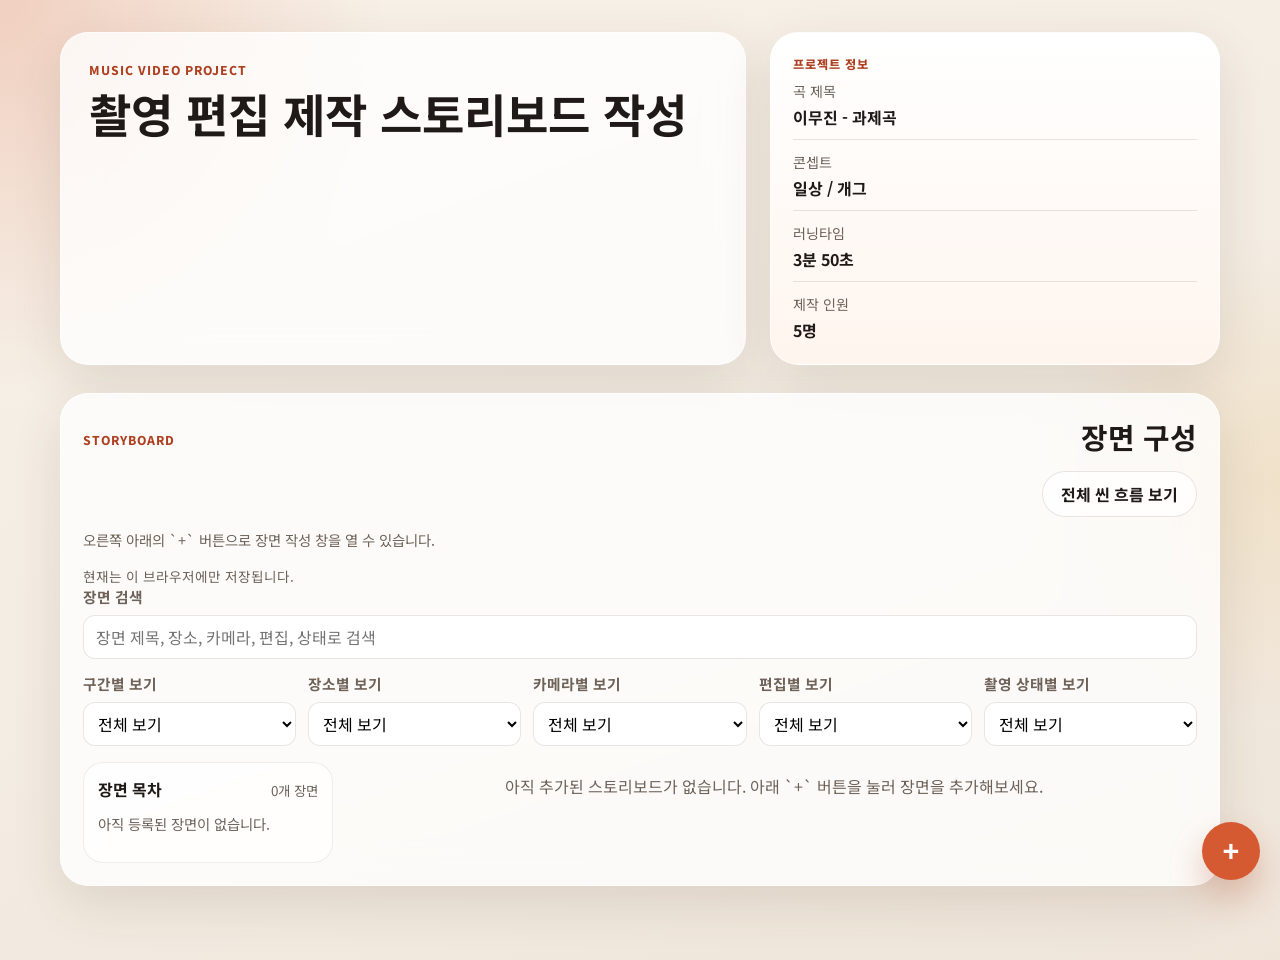
==== index.html @ 3a8dcb33 "Upload storyboard website files Upload storyboard website files" ====
<!DOCTYPE html>
<html lang="ko">
<head>
  <meta charset="UTF-8">
  <meta name="viewport" content="width=device-width, initial-scale=1.0">
  <title>뮤직비디오 스토리보드</title>
  <link rel="preconnect" href="https://fonts.googleapis.com">
  <link rel="preconnect" href="https://fonts.gstatic.com" crossorigin>
  <link href="https://fonts.googleapis.com/css2?family=Noto+Sans+KR:wght@400;500;700;800&display=swap" rel="stylesheet">
  <link rel="stylesheet" href="style.css">
</head>
<body>
  <div class="page-shell">
    <header class="hero">
      <div class="hero-copy">
        <p class="eyebrow">Music Video Project</p>
        <h1>촬영 편집 제작 스토리보드 작성</h1>
      </div>
      <div class="hero-card">
        <p class="card-label">프로젝트 정보</p>
        <ul class="project-meta">
          <li><span>곡 제목</span><strong>이무진 - 과제곡</strong></li>
          <li><span>콘셉트</span><strong>일상 / 개그</strong></li>
          <li><span>러닝타임</span><strong>3분 50초</strong></li>
          <li><span>제작 인원</span><strong>5명</strong></li>
        </ul>
      </div>
    </header>

    <main>
      <section class="panel" id="storyboard">
        <div class="section-heading">
          <p class="section-kicker">Storyboard</p>
          <h2>장면 구성</h2>
        </div>
        <div class="top-actions">
          <a class="button ghost" href="overview.html">전체 씬 흐름 보기</a>
        </div>

        <p class="builder-hint">오른쪽 아래의 `+` 버튼으로 장면 작성 창을 열 수 있습니다.</p>
        <p class="save-status" id="save-status">현재는 이 브라우저에만 저장됩니다.</p>

        <div class="search-bar">
          <label for="scene-search">장면 검색</label>
          <input id="scene-search" type="text" placeholder="장면 제목, 장소, 카메라, 편집, 상태로 검색">
        </div>

        <div class="board-controls">
          <div class="filter-field">
            <label for="filter-part">구간별 보기</label>
            <select id="filter-part">
              <option value="all">전체 보기</option>
            </select>
          </div>
          <div class="filter-field">
            <label for="filter-location">장소별 보기</label>
            <select id="filter-location">
              <option value="all">전체 보기</option>
            </select>
          </div>
          <div class="filter-field">
            <label for="filter-camera">카메라별 보기</label>
            <select id="filter-camera">
              <option value="all">전체 보기</option>
            </select>
          </div>
          <div class="filter-field">
            <label for="filter-edit">편집별 보기</label>
            <select id="filter-edit">
              <option value="all">전체 보기</option>
            </select>
          </div>
          <div class="filter-field">
            <label for="filter-status">촬영 상태별 보기</label>
            <select id="filter-status">
              <option value="all">전체 보기</option>
            </select>
          </div>
        </div>

        <div class="storyboard-layout">
          <aside class="scene-outline panel-lite">
            <div class="outline-header">
              <h3>장면 목차</h3>
              <p id="scene-outline-count">0개 장면</p>
            </div>
            <div class="scene-outline-list" id="scene-outline-list"></div>
          </aside>

          <div class="storyboard-main">
            <div class="storyboard-grid" id="storyboard-grid"></div>
            <p class="empty-state" id="empty-state">아직 추가된 스토리보드가 없습니다. 아래 `+` 버튼을 눌러 장면을 추가해보세요.</p>
          </div>
        </div>
      </section>
    </main>
  </div>

  <div class="scene-builder-modal" id="scene-builder-modal" hidden>
    <div class="scene-builder-backdrop" id="scene-builder-backdrop"></div>
    <section class="scene-builder-panel" role="dialog" aria-modal="true" aria-labelledby="scene-builder-title">
      <div class="scene-builder-header">
        <div>
          <p class="section-kicker">Write Scene</p>
          <h2 id="scene-builder-title">장면 작성</h2>
        </div>
        <button class="modal-close-button" id="close-scene-builder" type="button">닫기</button>
      </div>

      <div class="scene-builder">
        <div class="builder-grid compact-grid">
          <div class="field">
            <label for="scene-part">구간</label>
            <input id="scene-part" type="text" list="part-suggestions" placeholder="예: 1절, 후렴, 엔딩">
          </div>
          <div class="field">
            <label for="scene-title">장면 제목</label>
            <input id="scene-title" type="text" placeholder="예: 복도에서 과제 들고 뛰는 장면">
          </div>
          <div class="field">
            <label for="scene-location">장소</label>
            <input id="scene-location" type="text" list="location-suggestions" placeholder="예: 학교 복도">
          </div>
          <div class="field">
            <label for="scene-camera">카메라</label>
            <input id="scene-camera" type="text" list="camera-suggestions" placeholder="예: 핸드헬드">
          </div>
          <div class="field">
            <label for="scene-edit">편집</label>
            <input id="scene-edit" type="text" list="edit-suggestions" placeholder="예: 빠른 컷 전환">
          </div>
          <div class="field">
            <label for="scene-duration">장면 시간</label>
            <input id="scene-duration" type="text" list="duration-suggestions" placeholder="예: 8초">
          </div>
          <div class="field">
            <label for="scene-status">촬영 상태</label>
            <select id="scene-status">
              <option value="촬영 전">촬영 전</option>
              <option value="촬영 완료">촬영 완료</option>
              <option value="편집 중">편집 중</option>
              <option value="편집 완료">편집 완료</option>
            </select>
          </div>
          <div class="field">
            <label for="scene-image">사진</label>
            <input id="scene-image" type="file" accept="image/*">
          </div>
        </div>

        <div class="builder-grid text-grid">
          <div class="field">
            <label for="scene-lyrics">가사</label>
            <textarea id="scene-lyrics" placeholder="이 장면 옆에 보여줄 가사를 적어주세요."></textarea>
          </div>
          <div class="field">
            <label for="scene-desc">장면 설명</label>
            <textarea id="scene-desc" placeholder="행동, 분위기, 연출 포인트를 적어주세요."></textarea>
          </div>
        </div>

        <div class="scene-builder-footer">
          <button class="button ghost" id="cancel-scene-builder" type="button">취소</button>
          <button class="button primary" id="add-scene" type="button">스토리보드 추가</button>
        </div>
      </div>
    </section>
  </div>

  <div class="floating-actions">
    <button class="floating-action-button" id="open-scene-builder-plus" type="button" aria-label="스토리보드 추가">+</button>
  </div>

  <datalist id="part-suggestions"></datalist>
  <datalist id="location-suggestions"></datalist>
  <datalist id="camera-suggestions"></datalist>
  <datalist id="edit-suggestions"></datalist>
  <datalist id="duration-suggestions"></datalist>

  <script src="script.js"></script>
</body>
</html>
---- style.css ----
:root {
  --bg: #f7f2ea;
  --surface: rgba(255, 255, 255, 0.78);
  --surface-strong: #ffffff;
  --text: #1f1a17;
  --muted: #6e6259;
  --line: rgba(64, 47, 35, 0.12);
  --primary: #d65a31;
  --primary-dark: #ae3f1f;
  --shadow: 0 18px 50px rgba(75, 47, 26, 0.12);
}

* {
  box-sizing: border-box;
}

html {
  scroll-behavior: smooth;
}

body {
  margin: 0;
  font-family: "Noto Sans KR", sans-serif;
  color: var(--text);
  background:
    radial-gradient(circle at top left, rgba(214, 90, 49, 0.22), transparent 24%),
    radial-gradient(circle at right center, rgba(234, 193, 116, 0.22), transparent 18%),
    linear-gradient(160deg, #f8f1e8 0%, #f3ece3 54%, #efe5d9 100%);
}

.page-shell {
  max-width: 1200px;
  margin: 0 auto;
  padding: 32px 20px 56px;
}

.hero {
  display: grid;
  grid-template-columns: 1.45fr 0.95fr;
  gap: 24px;
  align-items: stretch;
  margin-bottom: 28px;
}

.hero-copy,
.hero-card,
.panel {
  background: var(--surface);
  border: 1px solid rgba(255, 255, 255, 0.65);
  backdrop-filter: blur(18px);
  border-radius: 28px;
  box-shadow: var(--shadow);
}

.hero-copy {
  padding: 28px;
}

.eyebrow,
.section-kicker,
.card-label,
.scene-number {
  margin: 0 0 8px;
  letter-spacing: 0.08em;
  text-transform: uppercase;
  font-size: 0.76rem;
  color: var(--primary-dark);
  font-weight: 800;
}

h1,
h2,
h3,
h4,
p {
  margin-top: 0;
}

h1 {
  font-size: clamp(1.7rem, 3.6vw, 3rem);
  line-height: 1.15;
  margin-bottom: 0;
}

.button {
  display: inline-flex;
  justify-content: center;
  align-items: center;
  min-height: 46px;
  padding: 0 18px;
  border-radius: 999px;
  text-decoration: none;
  border: none;
  font: inherit;
  font-weight: 700;
  cursor: pointer;
  transition: transform 0.2s ease, background-color 0.2s ease, color 0.2s ease;
}

.button:hover {
  transform: translateY(-2px);
}

.button.primary {
  background: var(--primary);
  color: #fff;
}

.button.primary:hover {
  background: var(--primary-dark);
}

.button.ghost {
  background: rgba(255, 255, 255, 0.74);
  color: var(--text);
  border: 1px solid var(--line);
}

.button.wide {
  width: 100%;
  margin-top: 12px;
}

.hero-card {
  padding: 22px;
  background:
    linear-gradient(180deg, rgba(255, 255, 255, 0.92), rgba(255, 244, 237, 0.92)),
    var(--surface-strong);
}

.project-meta {
  list-style: none;
  margin: 0;
  padding: 0;
  display: grid;
  gap: 12px;
}

.project-meta li {
  display: flex;
  flex-direction: column;
  gap: 4px;
  padding-bottom: 10px;
  border-bottom: 1px solid var(--line);
}

.project-meta li:last-child {
  padding-bottom: 0;
  border-bottom: none;
}

.project-meta span {
  color: var(--muted);
  font-size: 0.88rem;
}

.project-meta strong {
  font-size: 1rem;
}

.panel {
  padding: 22px;
  margin-bottom: 18px;
}

.section-heading {
  display: flex;
  justify-content: space-between;
  gap: 16px;
  align-items: end;
  margin-bottom: 14px;
}

.section-heading.compact {
  margin-bottom: 14px;
}

.section-heading h2 {
  margin-bottom: 0;
  font-size: clamp(1.25rem, 2.6vw, 1.8rem);
}

.storyboard-grid,
.scene-card {
  display: grid;
  gap: 18px;
}

.scene-card {
  border-radius: 24px;
  padding: 22px;
  background: rgba(255, 255, 255, 0.86);
  border: 1px solid rgba(53, 39, 28, 0.08);
}

.scene-builder {
  margin-bottom: 20px;
  padding: 12px;
  border-radius: 20px;
  background: rgba(255, 250, 246, 0.92);
  border: 1px solid rgba(53, 39, 28, 0.08);
}

.builder-hint {
  margin: 0 0 16px;
  color: var(--muted);
  font-size: 0.9rem;
}

.top-actions {
  display: flex;
  justify-content: flex-end;
  margin-bottom: 12px;
}

.inline-link {
  color: var(--primary-dark);
  text-decoration: none;
}

.search-bar {
  display: flex;
  flex-direction: column;
  gap: 8px;
  margin-bottom: 14px;
}

.search-bar label {
  font-size: 0.92rem;
  font-weight: 700;
  color: var(--muted);
}

.search-bar input {
  width: 100%;
  padding: 9px 12px;
  border-radius: 12px;
  border: 1px solid var(--line);
  background: #fff;
  font: inherit;
}

.scene-builder-modal[hidden] {
  display: none;
}

.scene-builder-modal {
  position: fixed;
  inset: 0;
  z-index: 1000;
}

.scene-builder-backdrop {
  position: absolute;
  inset: 0;
  background: rgba(20, 14, 10, 0.48);
  backdrop-filter: blur(4px);
}

.scene-builder-panel {
  position: relative;
  z-index: 1;
  width: min(980px, calc(100vw - 28px));
  max-height: calc(100vh - 28px);
  overflow: auto;
  margin: 14px auto;
  padding: 18px;
  border-radius: 24px;
  background: #fffaf6;
  box-shadow: 0 24px 70px rgba(32, 18, 9, 0.26);
}

.scene-builder-header,
.scene-builder-footer {
  display: flex;
  justify-content: space-between;
  align-items: center;
  gap: 12px;
}

.scene-builder-header {
  margin-bottom: 12px;
}

.scene-builder-footer {
  justify-content: flex-end;
}

.modal-close-button {
  min-height: 40px;
  padding: 0 14px;
  border-radius: 999px;
  border: 1px solid var(--line);
  background: #fff;
  color: var(--text);
  font: inherit;
  font-weight: 700;
  cursor: pointer;
}

.modal-close-button:hover {
  background: #fff3ed;
}

.floating-actions {
  position: fixed;
  right: 20px;
  bottom: 20px;
  display: flex;
  flex-direction: column;
  gap: 10px;
  z-index: 900;
}

.floating-action-button {
  width: 58px;
  height: 58px;
  border: none;
  border-radius: 999px;
  background: var(--primary);
  color: #fff;
  font-size: 1.8rem;
  font-weight: 800;
  box-shadow: 0 18px 35px rgba(174, 63, 31, 0.28);
  cursor: pointer;
}

.floating-action-button.secondary {
  background: #fff;
  color: var(--primary-dark);
  border: 1px solid rgba(214, 90, 49, 0.2);
  font-size: 1.4rem;
}

.floating-action-button:hover {
  transform: translateY(-2px);
}

.builder-grid {
  display: grid;
  gap: 10px;
  margin-bottom: 10px;
}

.compact-grid {
  grid-template-columns: repeat(4, minmax(0, 1fr));
}

.text-grid {
  grid-template-columns: 1fr 1fr;
}

.field {
  display: flex;
  flex-direction: column;
  gap: 6px;
}

.field label {
  font-size: 0.84rem;
  font-weight: 700;
  color: var(--muted);
}

.board-controls {
  display: grid;
  grid-template-columns: repeat(5, minmax(0, 1fr));
  gap: 12px;
  margin-bottom: 16px;
  color: var(--muted);
}

.storyboard-layout {
  display: grid;
  grid-template-columns: 250px minmax(0, 1fr);
  gap: 18px;
  align-items: start;
}

.panel-lite {
  border-radius: 20px;
  padding: 14px;
  background: rgba(255, 255, 255, 0.72);
  border: 1px solid rgba(53, 39, 28, 0.08);
}

.outline-header {
  display: flex;
  justify-content: space-between;
  gap: 10px;
  align-items: baseline;
  margin-bottom: 12px;
}

.outline-header h3 {
  margin-bottom: 0;
  font-size: 1rem;
}

.outline-header p {
  margin-bottom: 0;
  color: var(--muted);
  font-size: 0.84rem;
}

.scene-outline {
  position: sticky;
  top: 16px;
  max-height: calc(100vh - 36px);
  overflow: auto;
}

.scene-outline-list {
  display: grid;
  gap: 8px;
}

.scene-outline-empty {
  color: var(--muted);
  font-size: 0.9rem;
}

.scene-outline-button {
  width: 100%;
  text-align: left;
  padding: 10px 12px;
  border-radius: 14px;
  border: 1px solid rgba(214, 90, 49, 0.1);
  background: #fffaf7;
  cursor: pointer;
}

.scene-outline-button:hover {
  background: #fff2ea;
}

.scene-outline-button strong,
.scene-outline-button span {
  display: block;
}

.scene-outline-button strong {
  margin-bottom: 4px;
  font-size: 0.9rem;
}

.scene-outline-button span {
  color: var(--muted);
  font-size: 0.83rem;
  line-height: 1.4;
}

.overview-page .hero {
  margin-bottom: 20px;
}

.overview-summary {
  margin-bottom: 16px;
  color: var(--muted);
  font-size: 0.95rem;
}

.print-actions {
  gap: 10px;
  justify-content: flex-end;
  margin-bottom: 14px;
  flex-wrap: wrap;
}

.flow-grid {
  display: grid;
  gap: 18px;
}

.flow-card {
  border-radius: 24px;
  padding: 20px;
  background: rgba(255, 255, 255, 0.86);
  border: 1px solid rgba(53, 39, 28, 0.08);
  box-shadow: 0 10px 30px rgba(75, 47, 26, 0.08);
  break-inside: avoid;
  page-break-inside: avoid;
}

.flow-card-top {
  display: flex;
  justify-content: space-between;
  gap: 16px;
  align-items: flex-start;
  margin-bottom: 14px;
}

.flow-card-top h3 {
  margin-bottom: 0;
}

.flow-top-meta {
  display: flex;
  flex-wrap: wrap;
  gap: 8px;
  justify-content: flex-end;
}

.flow-card-layout {
  display: grid;
  grid-template-columns: minmax(320px, 1fr) minmax(280px, 0.9fr);
  gap: 18px;
  align-items: stretch;
}

.flow-card-copy {
  display: grid;
  gap: 12px;
}

.single-copy {
  align-content: stretch;
}

.overview-lyrics-box {
  height: 100%;
}

@page {
  size: A4 portrait;
  margin: 14mm;
}

@media print {
  body {
    background: #fff;
  }

  .page-shell {
    max-width: none;
    padding: 0;
  }

  .hero-copy,
  .hero-card,
  .panel,
  .flow-card,
  .scene-lyrics-box,
  .scene-desc-box,
  .scene-meta li {
    background: #fff;
    box-shadow: none;
    backdrop-filter: none;
  }

  .hero,
  .flow-card-layout {
    grid-template-columns: 1fr;
  }

  .hero {
    gap: 10px;
    margin-bottom: 12px;
  }

  .hero-copy,
  .hero-card,
  .panel,
  .flow-card {
    border: 1px solid #ddd;
  }

  .print-actions {
    display: none;
  }

  .flow-grid {
    gap: 12px;
  }

  .flow-card {
    padding: 14px;
  }

  .flow-card-top {
    margin-bottom: 10px;
  }

  .scene-image-frame {
    min-height: 170px;
  }

  .scene-status-badge,
  .scene-tag {
    border: 1px solid #ccc;
  }

  a {
    color: #000;
    text-decoration: none;
  }
}

.filter-field {
  display: flex;
  flex-direction: column;
  gap: 8px;
}

.filter-field label {
  font-size: 0.92rem;
  font-weight: 700;
  color: var(--muted);
}

.board-controls select,
.field input,
.field select,
.field textarea,
.feedback-input,
textarea {
  width: 100%;
  padding: 8px 10px;
  border-radius: 12px;
  border: 1px solid var(--line);
  background: #fff;
  font: inherit;
}

.field textarea {
  min-height: 72px;
  resize: vertical;
}

#scene-image {
  padding: 6px 8px;
}

#add-scene {
  min-height: 40px;
  padding: 0 14px;
}

.storyboard-grid {
  grid-template-columns: 1fr;
}

.scene-card {
  position: relative;
  overflow: hidden;
}

.scene-card::before {
  content: "";
  position: absolute;
  inset: 0 0 auto;
  height: 5px;
  background: linear-gradient(90deg, #d65a31, #f0a04b);
}

.scene-top {
  display: flex;
  justify-content: space-between;
  gap: 12px;
  align-items: center;
  margin-bottom: 10px;
}

.scene-tag {
  padding: 6px 10px;
  border-radius: 999px;
  background: rgba(214, 90, 49, 0.12);
  color: var(--primary-dark);
  font-size: 0.86rem;
  font-weight: 700;
}

.scene-card h3 {
  font-size: 1.25rem;
  margin-bottom: 12px;
}

.scene-card-header {
  display: flex;
  justify-content: space-between;
  align-items: flex-start;
  gap: 16px;
}

.scene-card-title-block {
  flex: 1;
}

.scene-actions {
  display: flex;
  gap: 10px;
  flex-wrap: wrap;
  justify-content: flex-end;
}

.scene-action-button {
  min-height: 40px;
  padding: 0 14px;
  border-radius: 999px;
  border: 1px solid var(--line);
  background: #fff;
  color: var(--text);
  font: inherit;
  font-weight: 700;
  cursor: pointer;
}

.scene-action-button:hover {
  background: #fff6f1;
}

.delete-scene-button {
  color: #9e2f1a;
}

.scene-layout {
  display: grid;
  grid-template-columns: minmax(320px, 0.95fr) minmax(0, 1.05fr) minmax(220px, 0.7fr);
  gap: 18px;
  align-items: stretch;
}

.scene-image-frame {
  display: flex;
  align-items: center;
  justify-content: center;
  min-height: 200px;
  border-radius: 18px;
  border: 1px dashed rgba(214, 90, 49, 0.28);
  background: linear-gradient(135deg, rgba(255, 244, 237, 0.94), rgba(255, 255, 255, 0.95));
  overflow: hidden;
}

.scene-image-frame img {
  width: 100%;
  height: 100%;
  object-fit: cover;
  display: block;
}

.scene-image-placeholder {
  color: var(--muted);
  font-size: 0.96rem;
  text-align: center;
  line-height: 1.6;
  padding: 18px;
}

.scene-side {
  display: flex;
  flex-direction: column;
  gap: 12px;
}

.scene-lyrics-box,
.scene-desc-box {
  padding: 14px;
  border-radius: 18px;
  background: #fffaf7;
  border: 1px solid rgba(53, 39, 28, 0.08);
}

.scene-box-label {
  margin: 0 0 8px;
  font-size: 0.82rem;
  font-weight: 800;
  letter-spacing: 0.06em;
  text-transform: uppercase;
  color: var(--primary-dark);
}

.scene-lyrics-text,
.scene-desc {
  margin: 0;
  color: var(--muted);
  line-height: 1.7;
  white-space: pre-wrap;
}

.scene-meta {
  list-style: none;
  padding: 0;
  margin: 0;
  display: grid;
  gap: 10px;
  align-content: start;
}

.scene-meta li {
  display: flex;
  flex-direction: column;
  gap: 12px;
  padding: 12px 14px;
  border-radius: 14px;
  border: 1px dashed var(--line);
  background: #fffaf7;
  color: var(--muted);
}

.scene-meta strong {
  color: var(--text);
}

.scene-status-badge {
  display: inline-flex;
  align-items: center;
  justify-content: center;
  min-height: 30px;
  padding: 4px 10px;
  border-radius: 999px;
  font-size: 0.88rem;
  font-weight: 700;
}

.scene-status-badge.is-planned {
  background: #f4ede7;
  color: #6e6259;
}

.scene-status-badge.is-shot {
  background: #e5f4ea;
  color: #2e6f46;
}

.scene-status-badge.is-editing {
  background: #fff1d6;
  color: #9a6500;
}

.scene-status-badge.is-done {
  background: #e6f0ff;
  color: #2f5ea8;
}

.feedback-box {
  margin-top: 18px;
  padding-top: 16px;
  border-top: 1px solid var(--line);
}

.feedback-box h4 {
  margin: 0 0 10px;
  font-size: 1rem;
}

.feedback-input-row {
  display: flex;
  gap: 10px;
  align-items: stretch;
}

.feedback-input {
  min-height: 88px;
  resize: vertical;
  line-height: 1.5;
}

.feedback-list {
  list-style: none;
  padding: 0;
  margin: 12px 0 0;
  display: grid;
  gap: 10px;
}

.feedback-list li {
  display: flex;
  justify-content: space-between;
  align-items: flex-start;
  gap: 12px;
  padding: 12px 14px;
  border-radius: 14px;
  background: #fff8f2;
  color: var(--text);
  line-height: 1.6;
  border: 1px solid rgba(214, 90, 49, 0.12);
}

.feedback-text {
  flex: 1;
}

.delete-feedback-button {
  min-width: 72px;
  min-height: 38px;
  padding: 0 12px;
  border: 1px solid rgba(214, 90, 49, 0.2);
  border-radius: 999px;
  background: #fff;
  color: var(--primary-dark);
  font: inherit;
  font-weight: 700;
  cursor: pointer;
}

.delete-feedback-button:hover {
  background: #fff1ea;
}

.feedback-empty {
  margin: 12px 0 0;
  color: var(--muted);
  font-size: 0.94rem;
}

.scene-editor {
  margin-top: 18px;
  padding-top: 16px;
  border-top: 1px solid var(--line);
}

.scene-editor[hidden] {
  display: none;
}

.scene-editor-grid {
  display: grid;
  grid-template-columns: repeat(3, minmax(0, 1fr));
  gap: 12px;
  margin-bottom: 12px;
}

.scene-editor-actions {
  display: flex;
  gap: 10px;
  flex-wrap: wrap;
  margin-top: 8px;
}

.remove-image-label {
  display: inline-flex;
  align-items: center;
  gap: 8px;
  color: var(--muted);
  font-size: 0.94rem;
}

textarea {
  min-height: 190px;
  resize: vertical;
  line-height: 1.6;
}

.save-status {
  margin: 6px 0 0;
  color: var(--muted);
  font-size: 0.85rem;
}

.empty-state {
  margin: 12px 0 0;
  color: var(--muted);
  text-align: center;
}

.scene-card.hidden {
  display: none;
}

@media (max-width: 980px) {
  .hero,
  .compact-grid,
  .text-grid,
  .board-controls,
  .storyboard-layout,
  .flow-card-layout,
  .scene-editor-grid,
  .scene-layout {
    grid-template-columns: 1fr;
  }

  .page-shell {
    padding-inline: 16px;
  }

  .hero-copy,
  .hero-card,
  .panel {
    border-radius: 22px;
  }

  .scene-outline {
    position: static;
    max-height: none;
  }
}

@media (max-width: 640px) {
  .hero-copy,
  .hero-card,
  .panel,
  .scene-card {
    padding: 18px;
  }

  .scene-builder {
    padding: 10px;
  }

  .scene-builder-header,
  .scene-builder-footer,
  .floating-actions {
    align-items: stretch;
  }

  .board-controls,
  .section-heading,
  .scene-top,
  .flow-card-top,
  .scene-card-header,
  .scene-actions,
  .scene-editor-actions,
  .feedback-input-row,
  .feedback-list li {
    flex-direction: column;
    align-items: flex-start;
  }
}
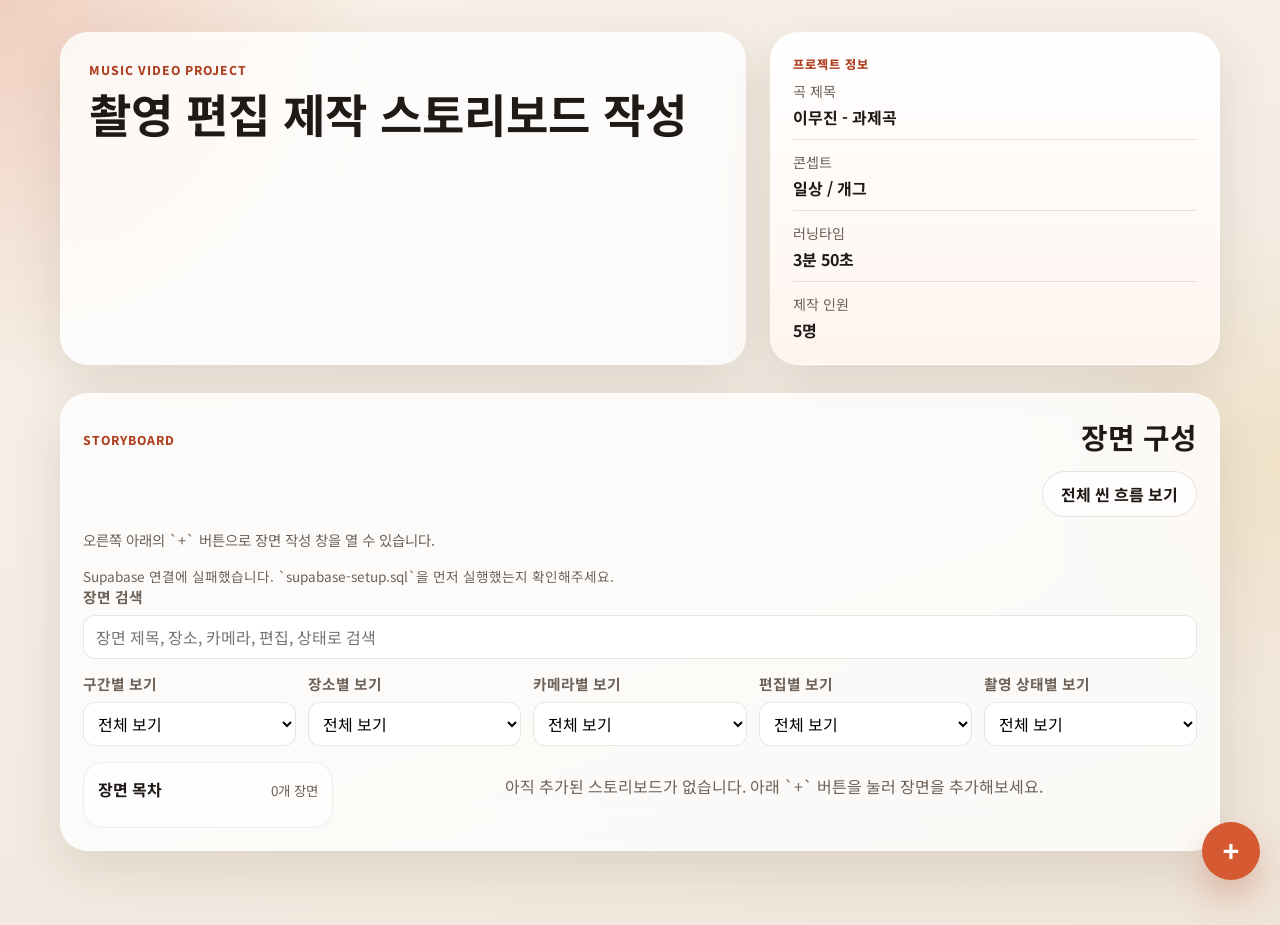
==== commit fd12e78b: "Add files via upload" ====
--- a/index.html
+++ b/index.html
@@ -38,7 +38,7 @@
         </div>
 
         <p class="builder-hint">오른쪽 아래의 `+` 버튼으로 장면 작성 창을 열 수 있습니다.</p>
-        <p class="save-status" id="save-status">현재는 이 브라우저에만 저장됩니다.</p>
+        <p class="save-status" id="save-status">Supabase와 연결되면 여러 기기에서 같은 내용을 볼 수 있습니다.</p>
 
         <div class="search-bar">
           <label for="scene-search">장면 검색</label>
@@ -177,6 +177,6 @@
   <datalist id="edit-suggestions"></datalist>
   <datalist id="duration-suggestions"></datalist>
 
-  <script src="script.js"></script>
+  <script type="module" src="script.js"></script>
 </body>
 </html>
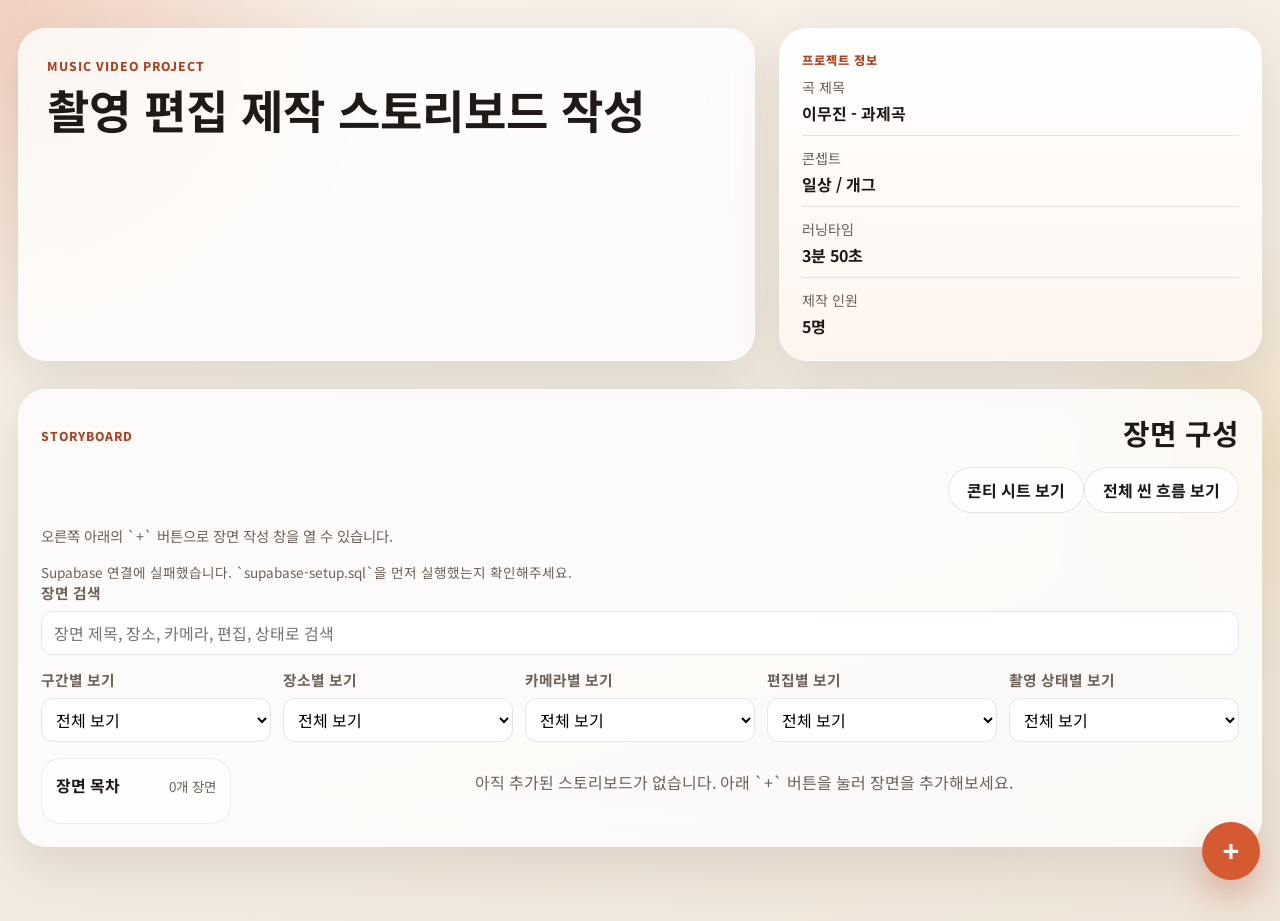
==== commit fc6de4e3: "Add files via upload" ====
--- a/index.html
+++ b/index.html
@@ -34,6 +34,7 @@
           <h2>장면 구성</h2>
         </div>
         <div class="top-actions">
+          <a class="button ghost" href="sheet.html">콘티 시트 보기</a>
           <a class="button ghost" href="overview.html">전체 씬 흐름 보기</a>
         </div>
 
--- a/style.css
+++ b/style.css
@@ -29,9 +29,9 @@
 }
 
 .page-shell {
-  max-width: 1200px;
+  max-width: 1660px;
   margin: 0 auto;
-  padding: 32px 20px 56px;
+  padding: 28px 18px 56px;
 }
 
 .hero {
@@ -372,7 +372,7 @@
 
 .storyboard-layout {
   display: grid;
-  grid-template-columns: 250px minmax(0, 1fr);
+  grid-template-columns: 190px minmax(0, 1fr);
   gap: 18px;
   align-items: start;
 }
@@ -454,10 +454,201 @@
   margin-bottom: 20px;
 }
 
+.sheet-pages {
+  display: grid;
+  gap: 24px;
+}
+
+.sheet-board {
+  background: #fff;
+  border: 2px solid rgba(30, 24, 20, 0.78);
+  border-radius: 6px;
+  padding: 18px;
+  box-shadow: 0 12px 28px rgba(34, 24, 18, 0.08);
+  break-inside: avoid;
+  page-break-inside: avoid;
+}
+
+.sheet-board-header {
+  display: grid;
+  grid-template-columns: 1.05fr 1fr 2.2fr 1fr 0.7fr;
+  gap: 0;
+  border: 2px solid #26201c;
+  margin-bottom: 14px;
+}
+
+.sheet-header-box {
+  min-height: 42px;
+  display: flex;
+  align-items: center;
+  justify-content: center;
+  padding: 6px 10px;
+  border-right: 1px solid #26201c;
+  font-size: 0.9rem;
+  font-weight: 700;
+  text-align: center;
+}
+
+.sheet-header-box:last-child {
+  border-right: none;
+}
+
+.sheet-header-strong {
+  font-size: 1.5rem;
+  font-weight: 800;
+}
+
+.sheet-header-side {
+  writing-mode: vertical-rl;
+  text-orientation: mixed;
+  letter-spacing: 0.04em;
+}
+
+.sheet-board-body {
+  display: grid;
+  gap: 10px;
+}
+
+.sheet-row {
+  display: grid;
+  grid-template-columns: 2.45fr 1fr 1.55fr;
+  gap: 0;
+  min-height: 168px;
+}
+
+.sheet-cell {
+  position: relative;
+  border: 1px solid #2d2723;
+  background: #fff;
+  overflow: hidden;
+}
+
+.sheet-visual-cell {
+  padding: 10px;
+}
+
+.sheet-cut-badge {
+  position: absolute;
+  top: 8px;
+  left: 8px;
+  min-width: 28px;
+  min-height: 28px;
+  padding: 2px 8px;
+  display: inline-flex;
+  align-items: center;
+  justify-content: center;
+  background: #0f0f10;
+  color: #fff;
+  font-weight: 800;
+  font-size: 0.95rem;
+}
+
+.sheet-image-box {
+  width: 100%;
+  height: 100%;
+  min-height: 146px;
+  display: flex;
+  align-items: center;
+  justify-content: center;
+  background: #fff;
+}
+
+.sheet-image-box img {
+  width: 100%;
+  height: 100%;
+  object-fit: contain;
+  display: block;
+}
+
+.sheet-image-placeholder {
+  color: var(--muted);
+  font-size: 0.84rem;
+  text-align: center;
+  padding: 12px;
+}
+
+.sheet-mini-cell,
+.sheet-desc-cell {
+  display: grid;
+  align-content: start;
+}
+
+.sheet-mini-cell {
+  grid-template-rows: 1fr auto;
+}
+
+.sheet-mini-block,
+.sheet-mini-meta,
+.sheet-desc-cell {
+  padding: 10px 12px;
+}
+
+.sheet-mini-title {
+  margin: 0 0 8px;
+  color: #111;
+  font-size: 0.84rem;
+  font-weight: 800;
+}
+
+.sheet-mini-copy,
+.sheet-desc-copy,
+.sheet-mini-meta p {
+  margin: 0;
+  color: #1f1a17;
+  line-height: 1.55;
+  white-space: pre-wrap;
+  font-size: 0.82rem;
+}
+
+.sheet-mini-meta {
+  border-top: 1px solid #2d2723;
+  display: grid;
+  gap: 4px;
+}
+
+.sheet-bottom-meta {
+  display: grid;
+  gap: 4px;
+  margin-top: 12px;
+  padding-top: 8px;
+  border-top: 1px solid rgba(45, 39, 35, 0.4);
+  font-size: 0.77rem;
+}
+
+.sheet-bottom-meta span,
+.sheet-mini-meta p strong {
+  color: #111;
+}
+
 .overview-summary {
   margin-bottom: 16px;
   color: var(--muted);
   font-size: 0.95rem;
+}
+
+.overview-carousel-controls {
+  display: flex;
+  justify-content: flex-end;
+  gap: 10px;
+  margin-bottom: 12px;
+}
+
+.overview-arrow-button {
+  width: 44px;
+  height: 44px;
+  border-radius: 999px;
+  border: 1px solid rgba(214, 90, 49, 0.18);
+  background: #fffaf7;
+  color: var(--primary-dark);
+  font: inherit;
+  font-size: 1.15rem;
+  font-weight: 800;
+  cursor: pointer;
+  box-shadow: 0 10px 24px rgba(75, 47, 26, 0.08);
+}
+
+.overview-arrow-button:hover {
+  background: #fff1ea;
 }
 
 .print-actions {
@@ -468,11 +659,17 @@
 }
 
 .flow-grid {
-  display: grid;
+  display: flex;
   gap: 18px;
+  overflow-x: auto;
+  overflow-y: hidden;
+  padding: 6px 6px 16px;
+  scroll-snap-type: x proximity;
+  scroll-padding-inline: 6px;
 }
 
 .flow-card {
+  flex: 0 0 min(520px, 82vw);
   border-radius: 24px;
   padding: 20px;
   background: rgba(255, 255, 255, 0.86);
@@ -480,6 +677,8 @@
   box-shadow: 0 10px 30px rgba(75, 47, 26, 0.08);
   break-inside: avoid;
   page-break-inside: avoid;
+  scroll-snap-align: start;
+  overflow: hidden;
 }
 
 .flow-card-top {
@@ -508,6 +707,11 @@
   align-items: stretch;
 }
 
+.horizontal-flow-layout {
+  grid-template-columns: 1fr;
+  gap: 14px;
+}
+
 .flow-card-copy {
   display: grid;
   gap: 12px;
@@ -519,6 +723,49 @@
 
 .overview-lyrics-box {
   height: 100%;
+}
+
+.overview-image-frame {
+  min-height: 260px;
+  aspect-ratio: 16 / 9;
+  width: 100%;
+  max-width: 100%;
+  overflow: hidden;
+}
+
+.overview-copy {
+  align-content: start;
+}
+
+.overview-image-frame img {
+  width: 100%;
+  height: 100%;
+  max-width: 100%;
+  max-height: 100%;
+  object-fit: contain;
+  display: block;
+}
+
+.overview-lyrics-box .scene-lyrics-text {
+  display: -webkit-box;
+  -webkit-line-clamp: 4;
+  -webkit-box-orient: vertical;
+  overflow: hidden;
+  min-height: calc(1.7em * 2);
+}
+
+.flow-grid::-webkit-scrollbar {
+  height: 10px;
+}
+
+.flow-grid::-webkit-scrollbar-thumb {
+  background: rgba(214, 90, 49, 0.28);
+  border-radius: 999px;
+}
+
+.flow-grid::-webkit-scrollbar-track {
+  background: rgba(53, 39, 28, 0.06);
+  border-radius: 999px;
 }
 
 @page {
@@ -569,20 +816,78 @@
     display: none;
   }
 
+  .overview-carousel-controls {
+    display: none;
+  }
+
+  .sheet-pages {
+    gap: 12px;
+  }
+
+  .sheet-board {
+    border-radius: 0;
+    box-shadow: none;
+    page-break-after: always;
+  }
+
+  .sheet-board:last-child {
+    page-break-after: auto;
+  }
+
   .flow-grid {
-    gap: 12px;
+    display: grid;
+    grid-template-columns: repeat(3, minmax(0, 1fr));
+    gap: 10px;
+    overflow: visible;
+    padding: 0;
   }
 
   .flow-card {
-    padding: 14px;
+    flex: initial;
+    min-height: 0;
+    padding: 10px;
+    border-radius: 14px;
   }
 
   .flow-card-top {
-    margin-bottom: 10px;
-  }
-
+    margin-bottom: 8px;
+  }
+
+  .flow-card-top h3 {
+    font-size: 0.9rem;
+    line-height: 1.25;
+  }
+
+  .overview-image-frame,
   .scene-image-frame {
-    min-height: 170px;
+    min-height: 0;
+    aspect-ratio: 16 / 9;
+  }
+
+  .scene-image-frame img {
+    object-fit: contain;
+  }
+
+  .overview-lyrics-box {
+    padding: 10px 12px;
+    border-radius: 12px;
+  }
+
+  .overview-lyrics-box .scene-box-label {
+    margin-bottom: 6px;
+    font-size: 0.7rem;
+  }
+
+  .overview-lyrics-box .scene-lyrics-text {
+    -webkit-line-clamp: 2;
+    font-size: 0.78rem;
+    line-height: 1.4;
+    min-height: calc(1.4em * 2);
+  }
+
+  .flow-card:nth-child(9n) {
+    break-after: page;
+    page-break-after: always;
   }
 
   .scene-status-badge,
@@ -715,26 +1020,28 @@
 
 .scene-layout {
   display: grid;
-  grid-template-columns: minmax(320px, 0.95fr) minmax(0, 1.05fr) minmax(220px, 0.7fr);
-  gap: 18px;
-  align-items: stretch;
+  grid-template-columns: minmax(560px, 1.45fr) minmax(320px, 0.92fr) minmax(220px, 0.68fr);
+  gap: 26px;
+  align-items: start;
 }
 
 .scene-image-frame {
   display: flex;
   align-items: center;
   justify-content: center;
-  min-height: 200px;
+  min-height: 340px;
+  aspect-ratio: 16 / 10;
   border-radius: 18px;
   border: 1px dashed rgba(214, 90, 49, 0.28);
-  background: linear-gradient(135deg, rgba(255, 244, 237, 0.94), rgba(255, 255, 255, 0.95));
+  background: #fff;
   overflow: hidden;
 }
 
 .scene-image-frame img {
   width: 100%;
   height: 100%;
-  object-fit: cover;
+  object-fit: contain;
+  object-position: center;
   display: block;
 }
 
@@ -749,15 +1056,17 @@
 .scene-side {
   display: flex;
   flex-direction: column;
-  gap: 12px;
+  gap: 16px;
+  min-width: 0;
 }
 
 .scene-lyrics-box,
 .scene-desc-box {
-  padding: 14px;
+  padding: 16px 18px;
   border-radius: 18px;
   background: #fffaf7;
   border: 1px solid rgba(53, 39, 28, 0.08);
+  min-width: 0;
 }
 
 .scene-box-label {
@@ -777,20 +1086,46 @@
   white-space: pre-wrap;
 }
 
+.text-accent-red {
+  color: #c53a21;
+  font-weight: 700;
+}
+
+.text-accent-orange {
+  color: #d8741f;
+  font-weight: 700;
+}
+
+.text-accent-blue {
+  color: #2f5ea8;
+  font-weight: 700;
+}
+
+.text-accent-green {
+  color: #2f7a4f;
+  font-weight: 700;
+}
+
+.text-accent-bold {
+  color: var(--text);
+  font-weight: 800;
+}
+
 .scene-meta {
   list-style: none;
   padding: 0;
   margin: 0;
   display: grid;
-  gap: 10px;
+  gap: 12px;
   align-content: start;
+  min-width: 0;
 }
 
 .scene-meta li {
   display: flex;
   flex-direction: column;
   gap: 12px;
-  padding: 12px 14px;
+  padding: 14px 16px;
   border-radius: 14px;
   border: 1px dashed var(--line);
   background: #fffaf7;
